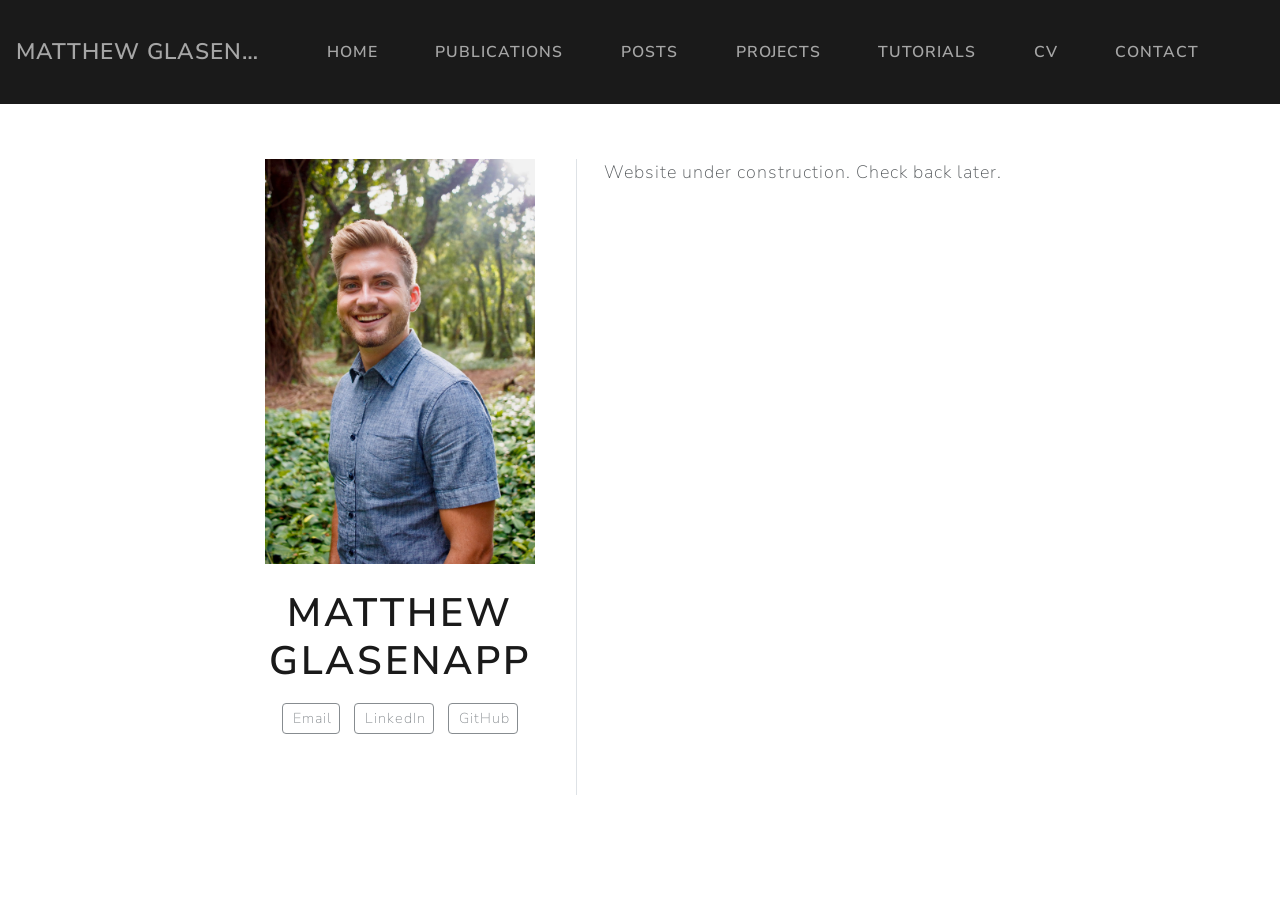
==== docs/index.html @ 824a5999 "Initial commit" ====
<!DOCTYPE html>
<html xmlns="http://www.w3.org/1999/xhtml" lang="en" xml:lang="en"><head>

<meta charset="utf-8">
<meta name="generator" content="quarto-1.2.475">

<meta name="viewport" content="width=device-width, initial-scale=1.0, user-scalable=yes">


<title>Matthew Glasenapp</title>
<style>
code{white-space: pre-wrap;}
span.smallcaps{font-variant: small-caps;}
div.columns{display: flex; gap: min(4vw, 1.5em);}
div.column{flex: auto; overflow-x: auto;}
div.hanging-indent{margin-left: 1.5em; text-indent: -1.5em;}
ul.task-list{list-style: none;}
ul.task-list li input[type="checkbox"] {
  width: 0.8em;
  margin: 0 0.8em 0.2em -1.6em;
  vertical-align: middle;
}
</style>


<script src="site_libs/quarto-nav/quarto-nav.js"></script>
<script src="site_libs/quarto-nav/headroom.min.js"></script>
<script src="site_libs/clipboard/clipboard.min.js"></script>
<script src="site_libs/quarto-search/autocomplete.umd.js"></script>
<script src="site_libs/quarto-search/fuse.min.js"></script>
<script src="site_libs/quarto-search/quarto-search.js"></script>
<meta name="quarto:offset" content="./">
<script src="site_libs/quarto-html/quarto.js"></script>
<script src="site_libs/quarto-html/popper.min.js"></script>
<script src="site_libs/quarto-html/tippy.umd.min.js"></script>
<link href="site_libs/quarto-html/tippy.css" rel="stylesheet">
<link href="site_libs/quarto-html/quarto-syntax-highlighting.css" rel="stylesheet" id="quarto-text-highlighting-styles">
<script src="site_libs/bootstrap/bootstrap.min.js"></script>
<link href="site_libs/bootstrap/bootstrap-icons.css" rel="stylesheet">
<link href="site_libs/bootstrap/bootstrap.min.css" rel="stylesheet" id="quarto-bootstrap" data-mode="light">
<script id="quarto-search-options" type="application/json">{
  "location": "navbar",
  "copy-button": false,
  "collapse-after": 3,
  "panel-placement": "end",
  "type": "overlay",
  "limit": 20,
  "language": {
    "search-no-results-text": "No results",
    "search-matching-documents-text": "matching documents",
    "search-copy-link-title": "Copy link to search",
    "search-hide-matches-text": "Hide additional matches",
    "search-more-match-text": "more match in this document",
    "search-more-matches-text": "more matches in this document",
    "search-clear-button-title": "Clear",
    "search-detached-cancel-button-title": "Cancel",
    "search-submit-button-title": "Submit"
  }
}</script>


<link rel="stylesheet" href="styles.css">
</head>

<body class="nav-fixed fullcontent">

<div id="quarto-search-results"></div>
  <header id="quarto-header" class="headroom fixed-top">
    <nav class="navbar navbar-expand-lg navbar-dark ">
      <div class="navbar-container container-fluid">
      <div class="navbar-brand-container">
    <a class="navbar-brand" href="./index.html">
    <span class="navbar-title">Matthew Glasenapp</span>
    </a>
  </div>
          <button class="navbar-toggler" type="button" data-bs-toggle="collapse" data-bs-target="#navbarCollapse" aria-controls="navbarCollapse" aria-expanded="false" aria-label="Toggle navigation" onclick="if (window.quartoToggleHeadroom) { window.quartoToggleHeadroom(); }">
  <span class="navbar-toggler-icon"></span>
</button>
          <div class="collapse navbar-collapse" id="navbarCollapse">
            <ul class="navbar-nav navbar-nav-scroll me-auto">
  <li class="nav-item">
    <a class="nav-link active" href="./index.html" aria-current="page">
 <span class="menu-text">Home</span></a>
  </li>  
  <li class="nav-item">
    <a class="nav-link" href="./publications.html">
 <span class="menu-text">Publications</span></a>
  </li>  
  <li class="nav-item">
    <a class="nav-link" href="./posts.html">
 <span class="menu-text">Posts</span></a>
  </li>  
  <li class="nav-item">
    <a class="nav-link" href="./projects.html">
 <span class="menu-text">Projects</span></a>
  </li>  
  <li class="nav-item">
    <a class="nav-link" href="./tutorials.html">
 <span class="menu-text">Tutorials</span></a>
  </li>  
  <li class="nav-item">
    <a class="nav-link" href="./cv.html">
 <span class="menu-text">CV</span></a>
  </li>  
  <li class="nav-item">
    <a class="nav-link" href="./contact.html">
 <span class="menu-text">Contact</span></a>
  </li>  
</ul>
              <div id="quarto-search" class="" title="Search"></div>
          </div> <!-- /navcollapse -->
      </div> <!-- /container-fluid -->
    </nav>
</header>
<!-- content -->
<div id="quarto-content" class="quarto-container page-columns page-rows-contents page-layout-article page-navbar">
<!-- sidebar -->
<!-- margin-sidebar -->
    
<!-- main -->
<div class="quarto-about-trestles">
  <div class="about-entity">
    <img src="headshot.jpeg" class="about-image
  rectangle " style="width: 15em;">
<header id="title-block-header" class="quarto-title-block default">
<div class="quarto-title">
<h1 class="title">Matthew Glasenapp</h1>
</div>
<div class="quarto-title-meta">
  </div>
</header>
    <div class="about-links">
  <a href="mailto:mglasena@ucsc.edu" class="about-link">
    <i class="bi bi-envelope"></i>
     <span class="about-link-text">Email</span>
  </a>
  <a href="https://www.linkedin.com/in/matthew-glasenapp/" class="about-link">
    <i class="bi bi-linkedin"></i>
     <span class="about-link-text">LinkedIn</span>
  </a>
  <a href="https://github.com/matthewglasenapp" class="about-link">
    <i class="bi bi-github"></i>
     <span class="about-link-text">GitHub</span>
  </a>
</div>
  </div>
  <div class="about-contents"><main class="content" id="quarto-document-content">
<p>Website under construction. Check back later.</p>


</main></div>
</div>
 <!-- /main -->
<script id="quarto-html-after-body" type="application/javascript">
window.document.addEventListener("DOMContentLoaded", function (event) {
  const toggleBodyColorMode = (bsSheetEl) => {
    const mode = bsSheetEl.getAttribute("data-mode");
    const bodyEl = window.document.querySelector("body");
    if (mode === "dark") {
      bodyEl.classList.add("quarto-dark");
      bodyEl.classList.remove("quarto-light");
    } else {
      bodyEl.classList.add("quarto-light");
      bodyEl.classList.remove("quarto-dark");
    }
  }
  const toggleBodyColorPrimary = () => {
    const bsSheetEl = window.document.querySelector("link#quarto-bootstrap");
    if (bsSheetEl) {
      toggleBodyColorMode(bsSheetEl);
    }
  }
  toggleBodyColorPrimary();  
  const clipboard = new window.ClipboardJS('.code-copy-button', {
    target: function(trigger) {
      return trigger.previousElementSibling;
    }
  });
  clipboard.on('success', function(e) {
    // button target
    const button = e.trigger;
    // don't keep focus
    button.blur();
    // flash "checked"
    button.classList.add('code-copy-button-checked');
    var currentTitle = button.getAttribute("title");
    button.setAttribute("title", "Copied!");
    let tooltip;
    if (window.bootstrap) {
      button.setAttribute("data-bs-toggle", "tooltip");
      button.setAttribute("data-bs-placement", "left");
      button.setAttribute("data-bs-title", "Copied!");
      tooltip = new bootstrap.Tooltip(button, 
        { trigger: "manual", 
          customClass: "code-copy-button-tooltip",
          offset: [0, -8]});
      tooltip.show();    
    }
    setTimeout(function() {
      if (tooltip) {
        tooltip.hide();
        button.removeAttribute("data-bs-title");
        button.removeAttribute("data-bs-toggle");
        button.removeAttribute("data-bs-placement");
      }
      button.setAttribute("title", currentTitle);
      button.classList.remove('code-copy-button-checked');
    }, 1000);
    // clear code selection
    e.clearSelection();
  });
  function tippyHover(el, contentFn) {
    const config = {
      allowHTML: true,
      content: contentFn,
      maxWidth: 500,
      delay: 100,
      arrow: false,
      appendTo: function(el) {
          return el.parentElement;
      },
      interactive: true,
      interactiveBorder: 10,
      theme: 'quarto',
      placement: 'bottom-start'
    };
    window.tippy(el, config); 
  }
  const noterefs = window.document.querySelectorAll('a[role="doc-noteref"]');
  for (var i=0; i<noterefs.length; i++) {
    const ref = noterefs[i];
    tippyHover(ref, function() {
      // use id or data attribute instead here
      let href = ref.getAttribute('data-footnote-href') || ref.getAttribute('href');
      try { href = new URL(href).hash; } catch {}
      const id = href.replace(/^#\/?/, "");
      const note = window.document.getElementById(id);
      return note.innerHTML;
    });
  }
  const findCites = (el) => {
    const parentEl = el.parentElement;
    if (parentEl) {
      const cites = parentEl.dataset.cites;
      if (cites) {
        return {
          el,
          cites: cites.split(' ')
        };
      } else {
        return findCites(el.parentElement)
      }
    } else {
      return undefined;
    }
  };
  var bibliorefs = window.document.querySelectorAll('a[role="doc-biblioref"]');
  for (var i=0; i<bibliorefs.length; i++) {
    const ref = bibliorefs[i];
    const citeInfo = findCites(ref);
    if (citeInfo) {
      tippyHover(citeInfo.el, function() {
        var popup = window.document.createElement('div');
        citeInfo.cites.forEach(function(cite) {
          var citeDiv = window.document.createElement('div');
          citeDiv.classList.add('hanging-indent');
          citeDiv.classList.add('csl-entry');
          var biblioDiv = window.document.getElementById('ref-' + cite);
          if (biblioDiv) {
            citeDiv.innerHTML = biblioDiv.innerHTML;
          }
          popup.appendChild(citeDiv);
        });
        return popup.innerHTML;
      });
    }
  }
});
</script>
</div> <!-- /content -->



</body></html>
---- docs/site_libs/quarto-html/tippy.css ----
.tippy-box[data-animation=fade][data-state=hidden]{opacity:0}[data-tippy-root]{max-width:calc(100vw - 10px)}.tippy-box{position:relative;background-color:#333;color:#fff;border-radius:4px;font-size:14px;line-height:1.4;white-space:normal;outline:0;transition-property:transform,visibility,opacity}.tippy-box[data-placement^=top]>.tippy-arrow{bottom:0}.tippy-box[data-placement^=top]>.tippy-arrow:before{bottom:-7px;left:0;border-width:8px 8px 0;border-top-color:initial;transform-origin:center top}.tippy-box[data-placement^=bottom]>.tippy-arrow{top:0}.tippy-box[data-placement^=bottom]>.tippy-arrow:before{top:-7px;left:0;border-width:0 8px 8px;border-bottom-color:initial;transform-origin:center bottom}.tippy-box[data-placement^=left]>.tippy-arrow{right:0}.tippy-box[data-placement^=left]>.tippy-arrow:before{border-width:8px 0 8px 8px;border-left-color:initial;right:-7px;transform-origin:center left}.tippy-box[data-placement^=right]>.tippy-arrow{left:0}.tippy-box[data-placement^=right]>.tippy-arrow:before{left:-7px;border-width:8px 8px 8px 0;border-right-color:initial;transform-origin:center right}.tippy-box[data-inertia][data-state=visible]{transition-timing-function:cubic-bezier(.54,1.5,.38,1.11)}.tippy-arrow{width:16px;height:16px;color:#333}.tippy-arrow:before{content:"";position:absolute;border-color:transparent;border-style:solid}.tippy-content{position:relative;padding:5px 9px;z-index:1}
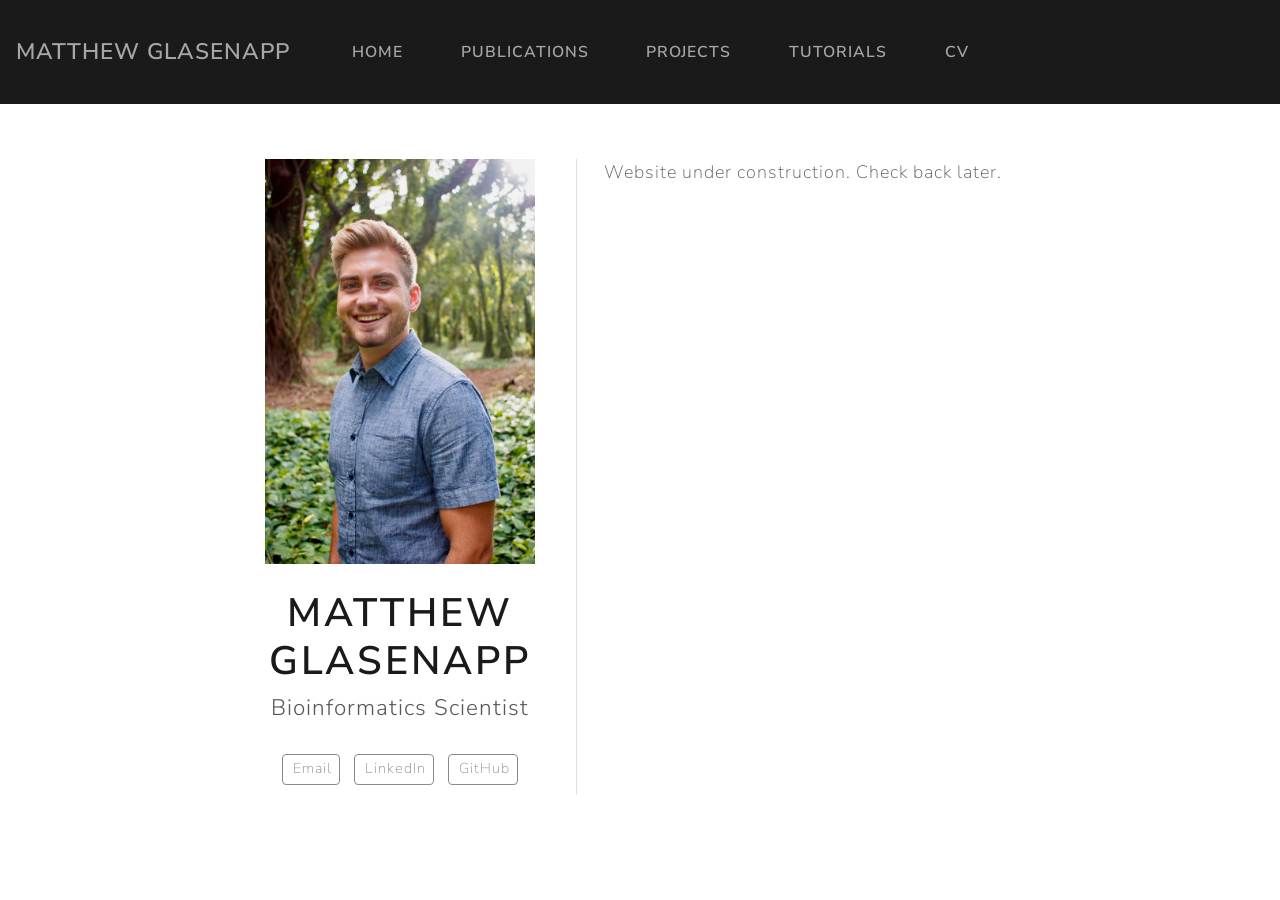
==== commit f5cfd846: "Update again" ====
--- a/docs/index.html
+++ b/docs/index.html
@@ -87,10 +87,6 @@
  <span class="menu-text">Publications</span></a>
   </li>  
   <li class="nav-item">
-    <a class="nav-link" href="./posts.html">
- <span class="menu-text">Posts</span></a>
-  </li>  
-  <li class="nav-item">
     <a class="nav-link" href="./projects.html">
  <span class="menu-text">Projects</span></a>
   </li>  
@@ -101,10 +97,6 @@
   <li class="nav-item">
     <a class="nav-link" href="./cv.html">
  <span class="menu-text">CV</span></a>
-  </li>  
-  <li class="nav-item">
-    <a class="nav-link" href="./contact.html">
- <span class="menu-text">Contact</span></a>
   </li>  
 </ul>
               <div id="quarto-search" class="" title="Search"></div>
@@ -125,6 +117,7 @@
 <header id="title-block-header" class="quarto-title-block default">
 <div class="quarto-title">
 <h1 class="title">Matthew Glasenapp</h1>
+<p class="subtitle lead">Bioinformatics Scientist</p>
 </div>
 <div class="quarto-title-meta">
   </div>
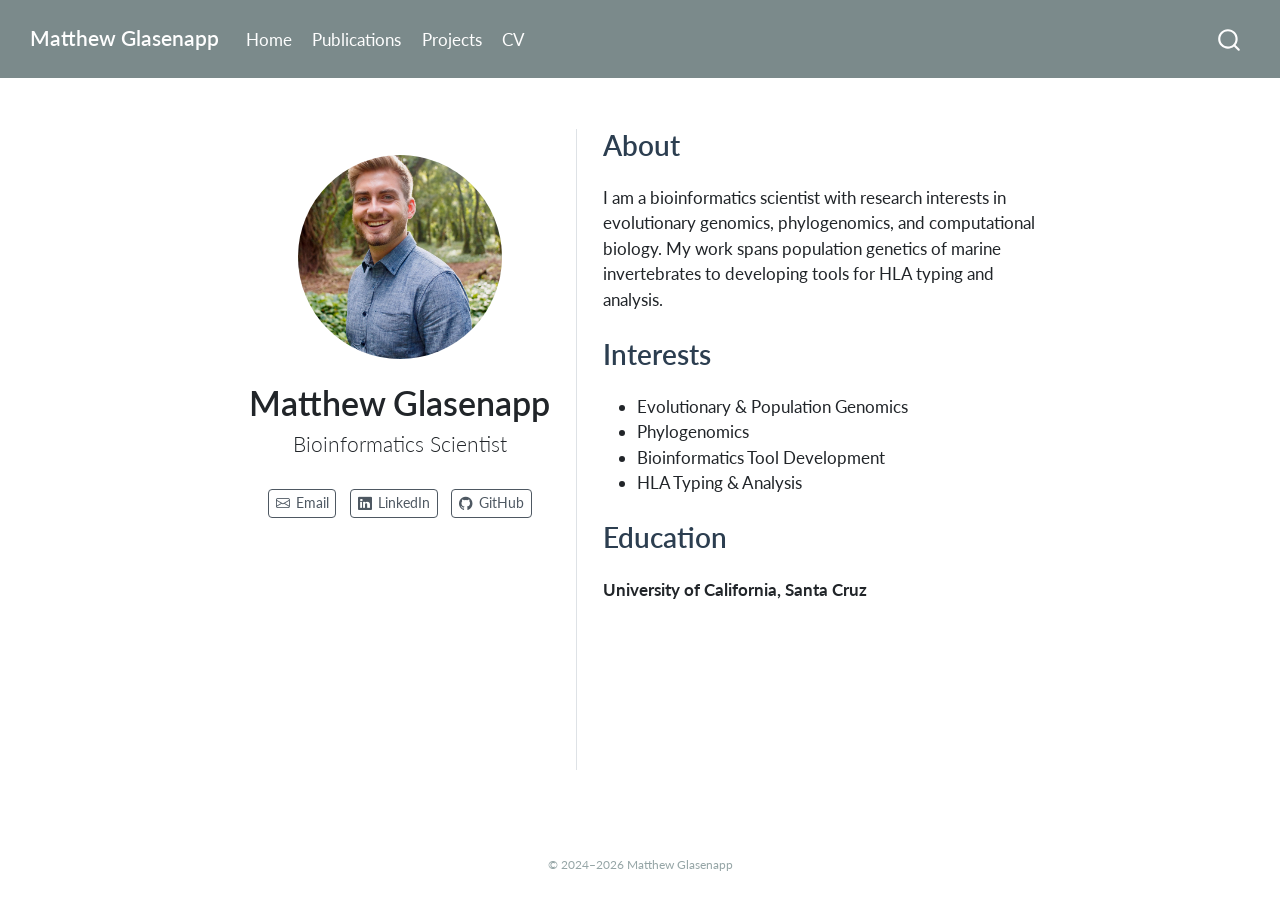
==== commit d61afdb3: "Revamp site design and update content" ====
--- a/docs/index.html
+++ b/docs/index.html
@@ -2,13 +2,16 @@
 <html xmlns="http://www.w3.org/1999/xhtml" lang="en" xml:lang="en"><head>
 
 <meta charset="utf-8">
-<meta name="generator" content="quarto-1.2.475">
+<meta name="generator" content="quarto-1.9.36">
 
 <meta name="viewport" content="width=device-width, initial-scale=1.0, user-scalable=yes">
 
 
 <title>Matthew Glasenapp</title>
 <style>
+/* Default styles provided by pandoc.
+** See https://pandoc.org/MANUAL.html#variables-for-html for config info.
+*/
 code{white-space: pre-wrap;}
 span.smallcaps{font-variant: small-caps;}
 div.columns{display: flex; gap: min(4vw, 1.5em);}
@@ -17,7 +20,7 @@
 ul.task-list{list-style: none;}
 ul.task-list li input[type="checkbox"] {
   width: 0.8em;
-  margin: 0 0.8em 0.2em -1.6em;
+  margin: 0 0.8em 0.2em -1em; /* quarto-specific, see https://github.com/quarto-dev/quarto-cli/issues/4556 */ 
   vertical-align: middle;
 }
 </style>
@@ -30,21 +33,28 @@
 <script src="site_libs/quarto-search/fuse.min.js"></script>
 <script src="site_libs/quarto-search/quarto-search.js"></script>
 <meta name="quarto:offset" content="./">
-<script src="site_libs/quarto-html/quarto.js"></script>
+<script src="site_libs/quarto-html/quarto.js" type="module"></script>
+<script src="site_libs/quarto-html/tabsets/tabsets.js" type="module"></script>
 <script src="site_libs/quarto-html/popper.min.js"></script>
 <script src="site_libs/quarto-html/tippy.umd.min.js"></script>
 <link href="site_libs/quarto-html/tippy.css" rel="stylesheet">
-<link href="site_libs/quarto-html/quarto-syntax-highlighting.css" rel="stylesheet" id="quarto-text-highlighting-styles">
+<link href="site_libs/quarto-html/quarto-syntax-highlighting-845c23b38eaddc0f92fda52bfe77a8c8.css" rel="stylesheet" id="quarto-text-highlighting-styles">
 <script src="site_libs/bootstrap/bootstrap.min.js"></script>
 <link href="site_libs/bootstrap/bootstrap-icons.css" rel="stylesheet">
-<link href="site_libs/bootstrap/bootstrap.min.css" rel="stylesheet" id="quarto-bootstrap" data-mode="light">
+<link href="site_libs/bootstrap/bootstrap-2f125ff416301e0bbe8ba1891721f241.min.css" rel="stylesheet" append-hash="true" id="quarto-bootstrap" data-mode="light">
 <script id="quarto-search-options" type="application/json">{
   "location": "navbar",
   "copy-button": false,
   "collapse-after": 3,
   "panel-placement": "end",
   "type": "overlay",
-  "limit": 20,
+  "limit": 50,
+  "keyboard-shortcut": [
+    "f",
+    "/",
+    "s"
+  ],
+  "show-item-context": false,
   "language": {
     "search-no-results-text": "No results",
     "search-matching-documents-text": "matching documents",
@@ -53,8 +63,10 @@
     "search-more-match-text": "more match in this document",
     "search-more-matches-text": "more matches in this document",
     "search-clear-button-title": "Clear",
+    "search-text-placeholder": "",
     "search-detached-cancel-button-title": "Cancel",
-    "search-submit-button-title": "Submit"
+    "search-submit-button-title": "Submit",
+    "search-label": "Search"
   }
 }</script>
 
@@ -62,45 +74,43 @@
 <link rel="stylesheet" href="styles.css">
 </head>
 
-<body class="nav-fixed fullcontent">
+<body class="nav-fixed fullcontent quarto-light">
 
 <div id="quarto-search-results"></div>
   <header id="quarto-header" class="headroom fixed-top">
-    <nav class="navbar navbar-expand-lg navbar-dark ">
+    <nav class="navbar navbar-expand-lg " data-bs-theme="dark">
       <div class="navbar-container container-fluid">
-      <div class="navbar-brand-container">
+      <div class="navbar-brand-container mx-auto">
     <a class="navbar-brand" href="./index.html">
     <span class="navbar-title">Matthew Glasenapp</span>
     </a>
   </div>
-          <button class="navbar-toggler" type="button" data-bs-toggle="collapse" data-bs-target="#navbarCollapse" aria-controls="navbarCollapse" aria-expanded="false" aria-label="Toggle navigation" onclick="if (window.quartoToggleHeadroom) { window.quartoToggleHeadroom(); }">
+            <div id="quarto-search" class="" title="Search"></div>
+          <button class="navbar-toggler" type="button" data-bs-toggle="collapse" data-bs-target="#navbarCollapse" aria-controls="navbarCollapse" role="menu" aria-expanded="false" aria-label="Toggle navigation" onclick="if (window.quartoToggleHeadroom) { window.quartoToggleHeadroom(); }">
   <span class="navbar-toggler-icon"></span>
 </button>
           <div class="collapse navbar-collapse" id="navbarCollapse">
             <ul class="navbar-nav navbar-nav-scroll me-auto">
   <li class="nav-item">
-    <a class="nav-link active" href="./index.html" aria-current="page">
- <span class="menu-text">Home</span></a>
+    <a class="nav-link active" href="./index.html" aria-current="page"> 
+<span class="menu-text">Home</span></a>
   </li>  
   <li class="nav-item">
-    <a class="nav-link" href="./publications.html">
- <span class="menu-text">Publications</span></a>
+    <a class="nav-link" href="./publications.html"> 
+<span class="menu-text">Publications</span></a>
   </li>  
   <li class="nav-item">
-    <a class="nav-link" href="./projects.html">
- <span class="menu-text">Projects</span></a>
+    <a class="nav-link" href="./projects.html"> 
+<span class="menu-text">Projects</span></a>
   </li>  
   <li class="nav-item">
-    <a class="nav-link" href="./tutorials.html">
- <span class="menu-text">Tutorials</span></a>
-  </li>  
-  <li class="nav-item">
-    <a class="nav-link" href="./cv.html">
- <span class="menu-text">CV</span></a>
+    <a class="nav-link" href="./cv.html"> 
+<span class="menu-text">CV</span></a>
   </li>  
 </ul>
-              <div id="quarto-search" class="" title="Search"></div>
           </div> <!-- /navcollapse -->
+            <div class="quarto-navbar-tools">
+</div>
       </div> <!-- /container-fluid -->
     </nav>
 </header>
@@ -113,7 +123,7 @@
 <div class="quarto-about-trestles">
   <div class="about-entity">
     <img src="headshot.jpeg" class="about-image
-  rectangle " style="width: 15em;">
+  round " style="height: 12em; width: 12em;">
 <header id="title-block-header" class="quarto-title-block default">
 <div class="quarto-title">
 <h1 class="title">Matthew Glasenapp</h1>
@@ -123,154 +133,456 @@
   </div>
 </header>
     <div class="about-links">
-  <a href="mailto:mglasena@ucsc.edu" class="about-link">
+  <a href="mailto:mglasena@ucsc.edu" class="about-link" rel="" target="">
     <i class="bi bi-envelope"></i>
      <span class="about-link-text">Email</span>
   </a>
-  <a href="https://www.linkedin.com/in/matthew-glasenapp/" class="about-link">
+  <a href="https://www.linkedin.com/in/matthew-glasenapp/" class="about-link" rel="" target="">
     <i class="bi bi-linkedin"></i>
      <span class="about-link-text">LinkedIn</span>
   </a>
-  <a href="https://github.com/matthewglasenapp" class="about-link">
+  <a href="https://github.com/matthewglasenapp" class="about-link" rel="" target="">
     <i class="bi bi-github"></i>
      <span class="about-link-text">GitHub</span>
   </a>
 </div>
   </div>
   <div class="about-contents"><main class="content" id="quarto-document-content">
-<p>Website under construction. Check back later.</p>
-
-
+<section id="about" class="level2">
+<h2 data-anchor-id="about">About</h2>
+<p>I am a bioinformatics scientist with research interests in evolutionary genomics, phylogenomics, and computational biology. My work spans population genetics of marine invertebrates to developing tools for HLA typing and analysis.</p>
+</section>
+<section id="interests" class="level2">
+<h2 data-anchor-id="interests">Interests</h2>
+<ul>
+<li>Evolutionary &amp; Population Genomics</li>
+<li>Phylogenomics</li>
+<li>Bioinformatics Tool Development</li>
+<li>HLA Typing &amp; Analysis</li>
+</ul>
+</section>
+<section id="education" class="level2">
+<h2 data-anchor-id="education">Education</h2>
+<p><strong>University of California, Santa Cruz</strong></p>
+
+
+</section>
 </main></div>
 </div>
  <!-- /main -->
 <script id="quarto-html-after-body" type="application/javascript">
-window.document.addEventListener("DOMContentLoaded", function (event) {
-  const toggleBodyColorMode = (bsSheetEl) => {
-    const mode = bsSheetEl.getAttribute("data-mode");
-    const bodyEl = window.document.querySelector("body");
-    if (mode === "dark") {
-      bodyEl.classList.add("quarto-dark");
-      bodyEl.classList.remove("quarto-light");
-    } else {
-      bodyEl.classList.add("quarto-light");
-      bodyEl.classList.remove("quarto-dark");
-    }
-  }
-  const toggleBodyColorPrimary = () => {
-    const bsSheetEl = window.document.querySelector("link#quarto-bootstrap");
-    if (bsSheetEl) {
-      toggleBodyColorMode(bsSheetEl);
-    }
-  }
-  toggleBodyColorPrimary();  
-  const clipboard = new window.ClipboardJS('.code-copy-button', {
-    target: function(trigger) {
-      return trigger.previousElementSibling;
+  window.document.addEventListener("DOMContentLoaded", function (event) {
+    const isCodeAnnotation = (el) => {
+      for (const clz of el.classList) {
+        if (clz.startsWith('code-annotation-')) {                     
+          return true;
+        }
+      }
+      return false;
+    }
+    const onCopySuccess = function(e) {
+      // button target
+      const button = e.trigger;
+      // don't keep focus
+      button.blur();
+      // flash "checked"
+      button.classList.add('code-copy-button-checked');
+      var currentTitle = button.getAttribute("title");
+      button.setAttribute("title", "Copied!");
+      let tooltip;
+      if (window.bootstrap) {
+        button.setAttribute("data-bs-toggle", "tooltip");
+        button.setAttribute("data-bs-placement", "left");
+        button.setAttribute("data-bs-title", "Copied!");
+        tooltip = new bootstrap.Tooltip(button, 
+          { trigger: "manual", 
+            customClass: "code-copy-button-tooltip",
+            offset: [0, -8]});
+        tooltip.show();    
+      }
+      setTimeout(function() {
+        if (tooltip) {
+          tooltip.hide();
+          button.removeAttribute("data-bs-title");
+          button.removeAttribute("data-bs-toggle");
+          button.removeAttribute("data-bs-placement");
+        }
+        button.setAttribute("title", currentTitle);
+        button.classList.remove('code-copy-button-checked');
+      }, 1000);
+      // clear code selection
+      e.clearSelection();
+    }
+    const getTextToCopy = function(trigger) {
+      const outerScaffold = trigger.parentElement.cloneNode(true);
+      const codeEl = outerScaffold.querySelector('code');
+      for (const childEl of codeEl.children) {
+        if (isCodeAnnotation(childEl)) {
+          childEl.remove();
+        }
+      }
+      return codeEl.innerText;
+    }
+    const clipboard = new window.ClipboardJS('.code-copy-button:not([data-in-quarto-modal])', {
+      text: getTextToCopy
+    });
+    clipboard.on('success', onCopySuccess);
+    if (window.document.getElementById('quarto-embedded-source-code-modal')) {
+      const clipboardModal = new window.ClipboardJS('.code-copy-button[data-in-quarto-modal]', {
+        text: getTextToCopy,
+        container: window.document.getElementById('quarto-embedded-source-code-modal')
+      });
+      clipboardModal.on('success', onCopySuccess);
+    }
+      var localhostRegex = new RegExp(/^(?:http|https):\/\/localhost\:?[0-9]*\//);
+      var mailtoRegex = new RegExp(/^mailto:/);
+        var filterRegex = new RegExp('/' + window.location.host + '/');
+      var isInternal = (href) => {
+          return filterRegex.test(href) || localhostRegex.test(href) || mailtoRegex.test(href);
+      }
+      // Inspect non-navigation links and adorn them if external
+     var links = window.document.querySelectorAll('a[href]:not(.nav-link):not(.navbar-brand):not(.toc-action):not(.sidebar-link):not(.sidebar-item-toggle):not(.pagination-link):not(.no-external):not([aria-hidden]):not(.dropdown-item):not(.quarto-navigation-tool):not(.about-link)');
+      for (var i=0; i<links.length; i++) {
+        const link = links[i];
+        if (!isInternal(link.href)) {
+          // undo the damage that might have been done by quarto-nav.js in the case of
+          // links that we want to consider external
+          if (link.dataset.originalHref !== undefined) {
+            link.href = link.dataset.originalHref;
+          }
+            // target, if specified
+            link.setAttribute("target", "_blank");
+            if (link.getAttribute("rel") === null) {
+              link.setAttribute("rel", "noopener");
+            }
+        }
+      }
+    function tippyHover(el, contentFn, onTriggerFn, onUntriggerFn) {
+      const config = {
+        allowHTML: true,
+        maxWidth: 500,
+        delay: 100,
+        arrow: false,
+        appendTo: function(el) {
+            return el.parentElement;
+        },
+        interactive: true,
+        interactiveBorder: 10,
+        theme: 'quarto',
+        placement: 'bottom-start',
+      };
+      if (contentFn) {
+        config.content = contentFn;
+      }
+      if (onTriggerFn) {
+        config.onTrigger = onTriggerFn;
+      }
+      if (onUntriggerFn) {
+        config.onUntrigger = onUntriggerFn;
+      }
+      window.tippy(el, config); 
+    }
+    const noterefs = window.document.querySelectorAll('a[role="doc-noteref"]');
+    for (var i=0; i<noterefs.length; i++) {
+      const ref = noterefs[i];
+      tippyHover(ref, function() {
+        // use id or data attribute instead here
+        let href = ref.getAttribute('data-footnote-href') || ref.getAttribute('href');
+        try { href = new URL(href).hash; } catch {}
+        const id = href.replace(/^#\/?/, "");
+        const note = window.document.getElementById(id);
+        if (note) {
+          return note.innerHTML;
+        } else {
+          return "";
+        }
+      });
+    }
+    const xrefs = window.document.querySelectorAll('a.quarto-xref');
+    const processXRef = (id, note) => {
+      // Strip column container classes
+      const stripColumnClz = (el) => {
+        el.classList.remove("page-full", "page-columns");
+        if (el.children) {
+          for (const child of el.children) {
+            stripColumnClz(child);
+          }
+        }
+      }
+      stripColumnClz(note)
+      if (id === null || id.startsWith('sec-')) {
+        // Special case sections, only their first couple elements
+        const container = document.createElement("div");
+        if (note.children && note.children.length > 2) {
+          container.appendChild(note.children[0].cloneNode(true));
+          for (let i = 1; i < note.children.length; i++) {
+            const child = note.children[i];
+            if (child.tagName === "P" && child.innerText === "") {
+              continue;
+            } else {
+              container.appendChild(child.cloneNode(true));
+              break;
+            }
+          }
+          if (window.Quarto?.typesetMath) {
+            window.Quarto.typesetMath(container);
+          }
+          return container.innerHTML
+        } else {
+          if (window.Quarto?.typesetMath) {
+            window.Quarto.typesetMath(note);
+          }
+          return note.innerHTML;
+        }
+      } else {
+        // Remove any anchor links if they are present
+        const anchorLink = note.querySelector('a.anchorjs-link');
+        if (anchorLink) {
+          anchorLink.remove();
+        }
+        if (window.Quarto?.typesetMath) {
+          window.Quarto.typesetMath(note);
+        }
+        if (note.classList.contains("callout")) {
+          return note.outerHTML;
+        } else {
+          return note.innerHTML;
+        }
+      }
+    }
+    for (var i=0; i<xrefs.length; i++) {
+      const xref = xrefs[i];
+      tippyHover(xref, undefined, function(instance) {
+        instance.disable();
+        let url = xref.getAttribute('href');
+        let hash = undefined; 
+        if (url.startsWith('#')) {
+          hash = url;
+        } else {
+          try { hash = new URL(url).hash; } catch {}
+        }
+        if (hash) {
+          const id = hash.replace(/^#\/?/, "");
+          const note = window.document.getElementById(id);
+          if (note !== null) {
+            try {
+              const html = processXRef(id, note.cloneNode(true));
+              instance.setContent(html);
+            } finally {
+              instance.enable();
+              instance.show();
+            }
+          } else {
+            // See if we can fetch this
+            fetch(url.split('#')[0])
+            .then(res => res.text())
+            .then(html => {
+              const parser = new DOMParser();
+              const htmlDoc = parser.parseFromString(html, "text/html");
+              const note = htmlDoc.getElementById(id);
+              if (note !== null) {
+                const html = processXRef(id, note);
+                instance.setContent(html);
+              } 
+            }).finally(() => {
+              instance.enable();
+              instance.show();
+            });
+          }
+        } else {
+          // See if we can fetch a full url (with no hash to target)
+          // This is a special case and we should probably do some content thinning / targeting
+          fetch(url)
+          .then(res => res.text())
+          .then(html => {
+            const parser = new DOMParser();
+            const htmlDoc = parser.parseFromString(html, "text/html");
+            const note = htmlDoc.querySelector('main.content');
+            if (note !== null) {
+              // This should only happen for chapter cross references
+              // (since there is no id in the URL)
+              // remove the first header
+              if (note.children.length > 0 && note.children[0].tagName === "HEADER") {
+                note.children[0].remove();
+              }
+              const html = processXRef(null, note);
+              instance.setContent(html);
+            } 
+          }).finally(() => {
+            instance.enable();
+            instance.show();
+          });
+        }
+      }, function(instance) {
+      });
+    }
+        let selectedAnnoteEl;
+        const selectorForAnnotation = ( cell, annotation) => {
+          let cellAttr = 'data-code-cell="' + cell + '"';
+          let lineAttr = 'data-code-annotation="' +  annotation + '"';
+          const selector = 'span[' + cellAttr + '][' + lineAttr + ']';
+          return selector;
+        }
+        const selectCodeLines = (annoteEl) => {
+          const doc = window.document;
+          const targetCell = annoteEl.getAttribute("data-target-cell");
+          const targetAnnotation = annoteEl.getAttribute("data-target-annotation");
+          const annoteSpan = window.document.querySelector(selectorForAnnotation(targetCell, targetAnnotation));
+          const lines = annoteSpan.getAttribute("data-code-lines").split(",");
+          const lineIds = lines.map((line) => {
+            return targetCell + "-" + line;
+          })
+          let top = null;
+          let height = null;
+          let parent = null;
+          if (lineIds.length > 0) {
+              //compute the position of the single el (top and bottom and make a div)
+              const el = window.document.getElementById(lineIds[0]);
+              top = el.offsetTop;
+              height = el.offsetHeight;
+              parent = el.parentElement.parentElement;
+            if (lineIds.length > 1) {
+              const lastEl = window.document.getElementById(lineIds[lineIds.length - 1]);
+              const bottom = lastEl.offsetTop + lastEl.offsetHeight;
+              height = bottom - top;
+            }
+            if (top !== null && height !== null && parent !== null) {
+              // cook up a div (if necessary) and position it 
+              let div = window.document.getElementById("code-annotation-line-highlight");
+              if (div === null) {
+                div = window.document.createElement("div");
+                div.setAttribute("id", "code-annotation-line-highlight");
+                div.style.position = 'absolute';
+                parent.appendChild(div);
+              }
+              div.style.top = top - 2 + "px";
+              div.style.height = height + 4 + "px";
+              div.style.left = 0;
+              let gutterDiv = window.document.getElementById("code-annotation-line-highlight-gutter");
+              if (gutterDiv === null) {
+                gutterDiv = window.document.createElement("div");
+                gutterDiv.setAttribute("id", "code-annotation-line-highlight-gutter");
+                gutterDiv.style.position = 'absolute';
+                const codeCell = window.document.getElementById(targetCell);
+                const gutter = codeCell.querySelector('.code-annotation-gutter');
+                gutter.appendChild(gutterDiv);
+              }
+              gutterDiv.style.top = top - 2 + "px";
+              gutterDiv.style.height = height + 4 + "px";
+            }
+            selectedAnnoteEl = annoteEl;
+          }
+        };
+        const unselectCodeLines = () => {
+          const elementsIds = ["code-annotation-line-highlight", "code-annotation-line-highlight-gutter"];
+          elementsIds.forEach((elId) => {
+            const div = window.document.getElementById(elId);
+            if (div) {
+              div.remove();
+            }
+          });
+          selectedAnnoteEl = undefined;
+        };
+          // Handle positioning of the toggle
+      window.addEventListener(
+        "resize",
+        throttle(() => {
+          elRect = undefined;
+          if (selectedAnnoteEl) {
+            selectCodeLines(selectedAnnoteEl);
+          }
+        }, 10)
+      );
+      function throttle(fn, ms) {
+      let throttle = false;
+      let timer;
+        return (...args) => {
+          if(!throttle) { // first call gets through
+              fn.apply(this, args);
+              throttle = true;
+          } else { // all the others get throttled
+              if(timer) clearTimeout(timer); // cancel #2
+              timer = setTimeout(() => {
+                fn.apply(this, args);
+                timer = throttle = false;
+              }, ms);
+          }
+        };
+      }
+        // Attach click handler to the DT
+        const annoteDls = window.document.querySelectorAll('dt[data-target-cell]');
+        for (const annoteDlNode of annoteDls) {
+          annoteDlNode.addEventListener('click', (event) => {
+            const clickedEl = event.target;
+            if (clickedEl !== selectedAnnoteEl) {
+              unselectCodeLines();
+              const activeEl = window.document.querySelector('dt[data-target-cell].code-annotation-active');
+              if (activeEl) {
+                activeEl.classList.remove('code-annotation-active');
+              }
+              selectCodeLines(clickedEl);
+              clickedEl.classList.add('code-annotation-active');
+            } else {
+              // Unselect the line
+              unselectCodeLines();
+              clickedEl.classList.remove('code-annotation-active');
+            }
+          });
+        }
+    const findCites = (el) => {
+      const parentEl = el.parentElement;
+      if (parentEl) {
+        const cites = parentEl.dataset.cites;
+        if (cites) {
+          return {
+            el,
+            cites: cites.split(' ')
+          };
+        } else {
+          return findCites(el.parentElement)
+        }
+      } else {
+        return undefined;
+      }
+    };
+    var bibliorefs = window.document.querySelectorAll('a[role="doc-biblioref"]');
+    for (var i=0; i<bibliorefs.length; i++) {
+      const ref = bibliorefs[i];
+      const citeInfo = findCites(ref);
+      if (citeInfo) {
+        tippyHover(citeInfo.el, function() {
+          var popup = window.document.createElement('div');
+          citeInfo.cites.forEach(function(cite) {
+            var citeDiv = window.document.createElement('div');
+            citeDiv.classList.add('hanging-indent');
+            citeDiv.classList.add('csl-entry');
+            var biblioDiv = window.document.getElementById('ref-' + cite);
+            if (biblioDiv) {
+              citeDiv.innerHTML = biblioDiv.innerHTML;
+            }
+            popup.appendChild(citeDiv);
+          });
+          return popup.innerHTML;
+        });
+      }
     }
   });
-  clipboard.on('success', function(e) {
-    // button target
-    const button = e.trigger;
-    // don't keep focus
-    button.blur();
-    // flash "checked"
-    button.classList.add('code-copy-button-checked');
-    var currentTitle = button.getAttribute("title");
-    button.setAttribute("title", "Copied!");
-    let tooltip;
-    if (window.bootstrap) {
-      button.setAttribute("data-bs-toggle", "tooltip");
-      button.setAttribute("data-bs-placement", "left");
-      button.setAttribute("data-bs-title", "Copied!");
-      tooltip = new bootstrap.Tooltip(button, 
-        { trigger: "manual", 
-          customClass: "code-copy-button-tooltip",
-          offset: [0, -8]});
-      tooltip.show();    
-    }
-    setTimeout(function() {
-      if (tooltip) {
-        tooltip.hide();
-        button.removeAttribute("data-bs-title");
-        button.removeAttribute("data-bs-toggle");
-        button.removeAttribute("data-bs-placement");
-      }
-      button.setAttribute("title", currentTitle);
-      button.classList.remove('code-copy-button-checked');
-    }, 1000);
-    // clear code selection
-    e.clearSelection();
-  });
-  function tippyHover(el, contentFn) {
-    const config = {
-      allowHTML: true,
-      content: contentFn,
-      maxWidth: 500,
-      delay: 100,
-      arrow: false,
-      appendTo: function(el) {
-          return el.parentElement;
-      },
-      interactive: true,
-      interactiveBorder: 10,
-      theme: 'quarto',
-      placement: 'bottom-start'
-    };
-    window.tippy(el, config); 
-  }
-  const noterefs = window.document.querySelectorAll('a[role="doc-noteref"]');
-  for (var i=0; i<noterefs.length; i++) {
-    const ref = noterefs[i];
-    tippyHover(ref, function() {
-      // use id or data attribute instead here
-      let href = ref.getAttribute('data-footnote-href') || ref.getAttribute('href');
-      try { href = new URL(href).hash; } catch {}
-      const id = href.replace(/^#\/?/, "");
-      const note = window.document.getElementById(id);
-      return note.innerHTML;
-    });
-  }
-  const findCites = (el) => {
-    const parentEl = el.parentElement;
-    if (parentEl) {
-      const cites = parentEl.dataset.cites;
-      if (cites) {
-        return {
-          el,
-          cites: cites.split(' ')
-        };
-      } else {
-        return findCites(el.parentElement)
-      }
-    } else {
-      return undefined;
-    }
-  };
-  var bibliorefs = window.document.querySelectorAll('a[role="doc-biblioref"]');
-  for (var i=0; i<bibliorefs.length; i++) {
-    const ref = bibliorefs[i];
-    const citeInfo = findCites(ref);
-    if (citeInfo) {
-      tippyHover(citeInfo.el, function() {
-        var popup = window.document.createElement('div');
-        citeInfo.cites.forEach(function(cite) {
-          var citeDiv = window.document.createElement('div');
-          citeDiv.classList.add('hanging-indent');
-          citeDiv.classList.add('csl-entry');
-          var biblioDiv = window.document.getElementById('ref-' + cite);
-          if (biblioDiv) {
-            citeDiv.innerHTML = biblioDiv.innerHTML;
-          }
-          popup.appendChild(citeDiv);
-        });
-        return popup.innerHTML;
-      });
-    }
-  }
-});
-</script>
+  </script>
 </div> <!-- /content -->
+<footer class="footer">
+  <div class="nav-footer">
+    <div class="nav-footer-left">
+      &nbsp;
+    </div>   
+    <div class="nav-footer-center">
+<p>© 2024–2026 Matthew Glasenapp</p>
+</div>
+    <div class="nav-footer-right">
+      &nbsp;
+    </div>
+  </div>
+</footer>
+
 
 
 
--- a/docs/site_libs/quarto-html/quarto-syntax-highlighting-845c23b38eaddc0f92fda52bfe77a8c8.css
+++ b/docs/site_libs/quarto-html/quarto-syntax-highlighting-845c23b38eaddc0f92fda52bfe77a8c8.css
@@ -0,0 +1,236 @@
+/* quarto syntax highlight colors */
+:root {
+  --quarto-hl-ot-color: #003B4F;
+  --quarto-hl-at-color: #657422;
+  --quarto-hl-ss-color: #20794D;
+  --quarto-hl-an-color: #5E5E5E;
+  --quarto-hl-fu-color: #4758AB;
+  --quarto-hl-st-color: #20794D;
+  --quarto-hl-cf-color: #003B4F;
+  --quarto-hl-op-color: #5E5E5E;
+  --quarto-hl-er-color: #AD0000;
+  --quarto-hl-bn-color: #AD0000;
+  --quarto-hl-al-color: #AD0000;
+  --quarto-hl-va-color: #111111;
+  --quarto-hl-bu-color: inherit;
+  --quarto-hl-ex-color: inherit;
+  --quarto-hl-pp-color: #AD0000;
+  --quarto-hl-in-color: #5E5E5E;
+  --quarto-hl-vs-color: #20794D;
+  --quarto-hl-wa-color: #5E5E5E;
+  --quarto-hl-do-color: #5E5E5E;
+  --quarto-hl-im-color: #00769E;
+  --quarto-hl-ch-color: #20794D;
+  --quarto-hl-dt-color: #AD0000;
+  --quarto-hl-fl-color: #AD0000;
+  --quarto-hl-co-color: #5E5E5E;
+  --quarto-hl-cv-color: #5E5E5E;
+  --quarto-hl-cn-color: #8f5902;
+  --quarto-hl-sc-color: #5E5E5E;
+  --quarto-hl-dv-color: #AD0000;
+  --quarto-hl-kw-color: #003B4F;
+}
+
+/* other quarto variables */
+:root {
+  --quarto-font-monospace: SFMono-Regular, Menlo, Monaco, Consolas, "Liberation Mono", "Courier New", monospace;
+}
+
+/* syntax highlight based on Pandoc's rules */
+pre > code.sourceCode > span {
+  color: #003B4F;
+}
+
+code.sourceCode > span {
+  color: #003B4F;
+}
+
+div.sourceCode,
+div.sourceCode pre.sourceCode {
+  color: #003B4F;
+}
+
+/* Normal */
+code span {
+  color: #003B4F;
+}
+
+/* Alert */
+code span.al {
+  color: #AD0000;
+  font-style: inherit;
+}
+
+/* Annotation */
+code span.an {
+  color: #5E5E5E;
+  font-style: inherit;
+}
+
+/* Attribute */
+code span.at {
+  color: #657422;
+  font-style: inherit;
+}
+
+/* BaseN */
+code span.bn {
+  color: #AD0000;
+  font-style: inherit;
+}
+
+/* BuiltIn */
+code span.bu {
+  font-style: inherit;
+}
+
+/* ControlFlow */
+code span.cf {
+  color: #003B4F;
+  font-weight: bold;
+  font-style: inherit;
+}
+
+/* Char */
+code span.ch {
+  color: #20794D;
+  font-style: inherit;
+}
+
+/* Constant */
+code span.cn {
+  color: #8f5902;
+  font-style: inherit;
+}
+
+/* Comment */
+code span.co {
+  color: #5E5E5E;
+  font-style: inherit;
+}
+
+/* CommentVar */
+code span.cv {
+  color: #5E5E5E;
+  font-style: italic;
+}
+
+/* Documentation */
+code span.do {
+  color: #5E5E5E;
+  font-style: italic;
+}
+
+/* DataType */
+code span.dt {
+  color: #AD0000;
+  font-style: inherit;
+}
+
+/* DecVal */
+code span.dv {
+  color: #AD0000;
+  font-style: inherit;
+}
+
+/* Error */
+code span.er {
+  color: #AD0000;
+  font-style: inherit;
+}
+
+/* Extension */
+code span.ex {
+  font-style: inherit;
+}
+
+/* Float */
+code span.fl {
+  color: #AD0000;
+  font-style: inherit;
+}
+
+/* Function */
+code span.fu {
+  color: #4758AB;
+  font-style: inherit;
+}
+
+/* Import */
+code span.im {
+  color: #00769E;
+  font-style: inherit;
+}
+
+/* Information */
+code span.in {
+  color: #5E5E5E;
+  font-style: inherit;
+}
+
+/* Keyword */
+code span.kw {
+  color: #003B4F;
+  font-weight: bold;
+  font-style: inherit;
+}
+
+/* Operator */
+code span.op {
+  color: #5E5E5E;
+  font-style: inherit;
+}
+
+/* Other */
+code span.ot {
+  color: #003B4F;
+  font-style: inherit;
+}
+
+/* Preprocessor */
+code span.pp {
+  color: #AD0000;
+  font-style: inherit;
+}
+
+/* SpecialChar */
+code span.sc {
+  color: #5E5E5E;
+  font-style: inherit;
+}
+
+/* SpecialString */
+code span.ss {
+  color: #20794D;
+  font-style: inherit;
+}
+
+/* String */
+code span.st {
+  color: #20794D;
+  font-style: inherit;
+}
+
+/* Variable */
+code span.va {
+  color: #111111;
+  font-style: inherit;
+}
+
+/* VerbatimString */
+code span.vs {
+  color: #20794D;
+  font-style: inherit;
+}
+
+/* Warning */
+code span.wa {
+  color: #5E5E5E;
+  font-style: italic;
+}
+
+.prevent-inlining {
+  content: "</";
+}
+
+/*# sourceMappingURL=ac89f0bb514bba72461919f78549e31c.css.map */
--- a/docs/styles.css
+++ b/docs/styles.css
@@ -0,0 +1,53 @@
+/* Main content spacing */
+.about-entity {
+  margin-top: 1.5rem;
+}
+
+/* Publication list styling */
+#peer-reviewed-publications ol {
+  list-style: none;
+  counter-reset: pub-counter;
+  padding-left: 0;
+}
+
+#peer-reviewed-publications ol li {
+  counter-increment: pub-counter;
+  margin-bottom: 1.2rem;
+  padding: 1rem 1.2rem;
+  background: #f8f9fa;
+  border-left: 3px solid #2c3e50;
+  border-radius: 4px;
+}
+
+/* Project cards */
+.project-card {
+  padding: 1.2rem;
+  background: #f8f9fa;
+  border-left: 3px solid #2c3e50;
+  border-radius: 4px;
+  margin-bottom: 1.2rem;
+}
+
+/* About section headings */
+.about-contents h2 {
+  color: #2c3e50;
+  border-bottom: 2px solid #ecf0f1;
+  padding-bottom: 0.3rem;
+  margin-top: 1.5rem;
+}
+
+/* Footer */
+.nav-footer {
+  font-size: 0.85rem;
+  color: #95a5a6;
+}
+
+/* Navbar brand */
+.navbar-title {
+  font-weight: 600;
+}
+
+/* Links */
+a {
+  transition: color 0.2s ease;
+}
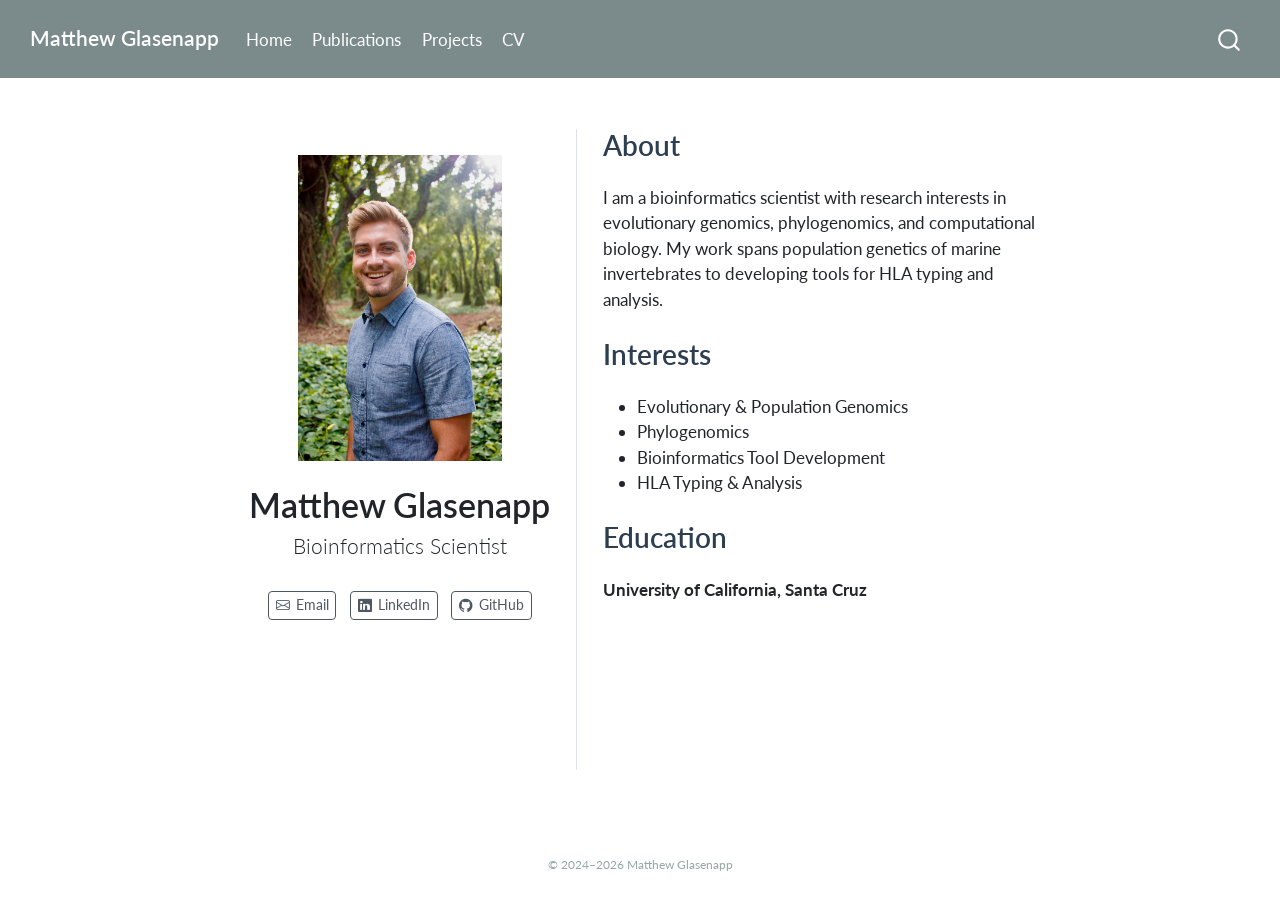
==== commit eba8f99e: "Use rectangle image shape to avoid cropping" ====
--- a/docs/index.html
+++ b/docs/index.html
@@ -123,7 +123,7 @@
 <div class="quarto-about-trestles">
   <div class="about-entity">
     <img src="headshot.jpeg" class="about-image
-  round " style="height: 12em; width: 12em;">
+  rectangle " style="width: 12em;">
 <header id="title-block-header" class="quarto-title-block default">
 <div class="quarto-title">
 <h1 class="title">Matthew Glasenapp</h1>
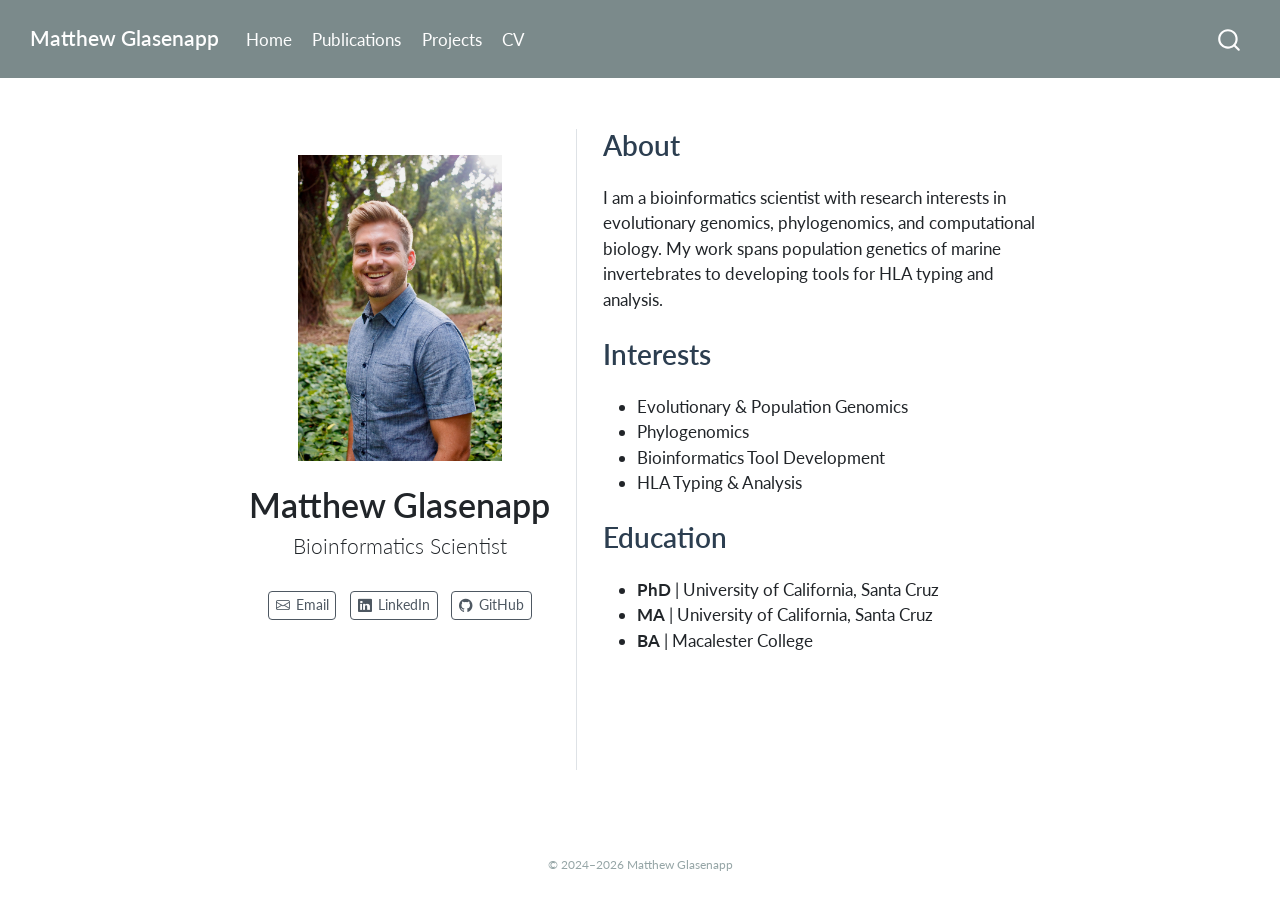
==== commit 87cca59f: "Update education section" ====
--- a/docs/index.html
+++ b/docs/index.html
@@ -163,7 +163,11 @@
 </section>
 <section id="education" class="level2">
 <h2 data-anchor-id="education">Education</h2>
-<p><strong>University of California, Santa Cruz</strong></p>
+<ul>
+<li><strong>PhD</strong> | University of California, Santa Cruz</li>
+<li><strong>MA</strong> | University of California, Santa Cruz</li>
+<li><strong>BA</strong> | Macalester College</li>
+</ul>
 
 
 </section>
